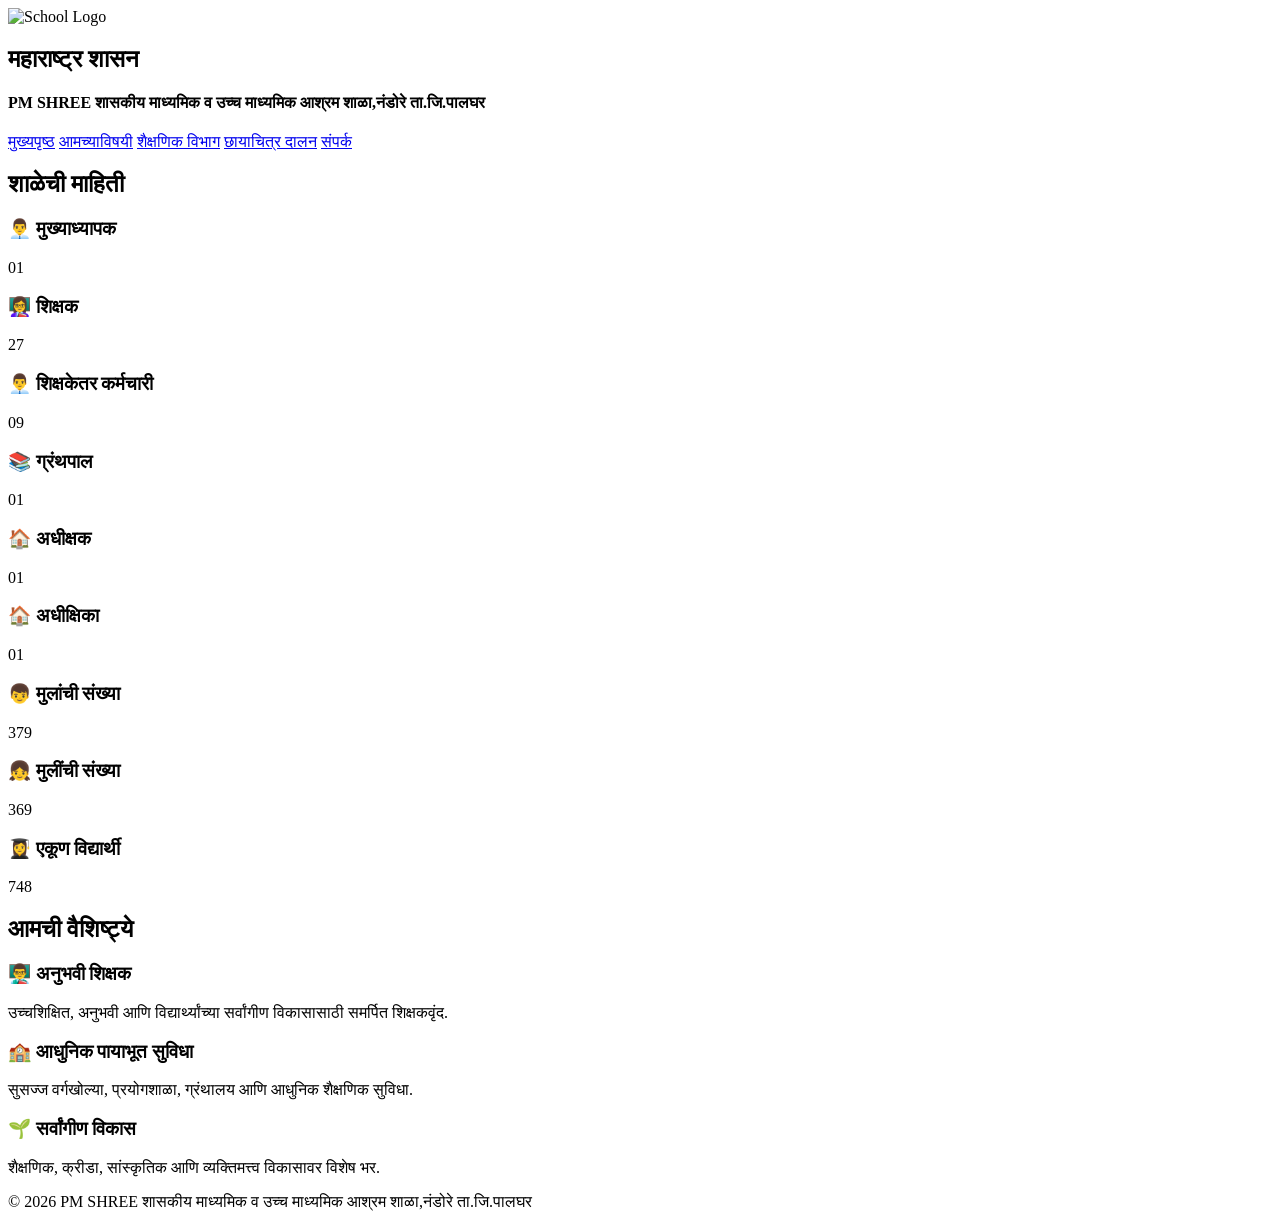
==== about.html @ ee6350f1 "Add files via upload" ====
<!DOCTYPE html>
<html lang="en">
<head>
<meta charset="UTF-8">
<meta name="viewport" content="width=device-width, initial-scale=1.0">

<title>About Us</title>

<link rel="stylesheet" href="css/style.css">

</head>

<body>

<header>

<div class="logo">
    <img src="images/logo.png" alt="School Logo">
   <div class="logo-text">
            <h2>महाराष्ट्र शासन</h2>
                <h4>PM SHREE शासकीय माध्यमिक व उच्च माध्यमिक आश्रम शाळा,नंडोरे ता.जि.पालघर</h4>
        </div>
    
</div>

<nav>

                <a href="index.html">मुख्यपृष्ठ</a>
                <a href="about.html">आमच्याविषयी</a>
                <a href="academics.html">शैक्षणिक विभाग</a>
                <a href="gallary.html">छायाचित्र दालन</a>
                <a href="contact.html">संपर्क</a>

</nav>

</header>

<section class="page-banner">
    <h1>शाळेची माहिती</h1>
    
</section>
<section class="school-info">

    

    <div class="info-container">

        <div class="info-card">
            <h3>👨‍💼 मुख्याध्यापक</h3>
            <p class="number">01</p>
        </div>

        <div class="info-card">
            <h3>👩‍🏫 शिक्षक</h3>
            <p class="number">27</p>
        </div>

        <div class="info-card">
            <h3>👨‍💼 शिक्षकेतर कर्मचारी</h3>
            <p class="number">09</p>
        </div>

        <div class="info-card">
            <h3>📚 ग्रंथपाल</h3>
            <p class="number">01</p>
        </div>

        <div class="info-card">
            <h3>🏠 अधीक्षक</h3>
            <p class="number">01</p>
        </div>

        <div class="info-card">
            <h3>🏠 अधीक्षिका</h3>
            <p class="number">01</p>
        </div>
        <div class="info-card">
            <h3>👦 मुलांची संख्या</h3>
            <p class="number">379</p>
        </div>
        <div class="info-card">
            <h3>👧 मुलींची संख्या</h3>
            <p class="number">369</p>
        </div>
        <div class="info-card">
            <h3>👩‍🎓 एकूण विद्यार्थी</h3>
            <p class="number">748</p>
        </div>

    </div>

</section>



</div><section class="staff">

    <h2>आमची वैशिष्ट्ये</h2>

    <div class="card-container">

        <div class="card">
            <h3>👨‍🏫 अनुभवी शिक्षक</h3>
            <p>
                उच्चशिक्षित, अनुभवी आणि विद्यार्थ्यांच्या सर्वांगीण विकासासाठी समर्पित शिक्षकवृंद.
            </p>
        </div>

        <div class="card">
            <h3>🏫 आधुनिक पायाभूत सुविधा</h3>
            <p>
                सुसज्ज वर्गखोल्या, प्रयोगशाळा, ग्रंथालय आणि आधुनिक शैक्षणिक सुविधा.
            </p>
        </div>

        <div class="card">
            <h3>🌱 सर्वांगीण विकास</h3>
            <p>
                शैक्षणिक, क्रीडा, सांस्कृतिक आणि व्यक्तिमत्त्व विकासावर विशेष भर.
            </p>
        </div>

    </div>

</section>

</section>

<footer>

<p>© 2026 PM SHREE शासकीय माध्यमिक व उच्च माध्यमिक आश्रम शाळा,नंडोरे ता.जि.पालघर </p>

</footer>

</body>
</html>
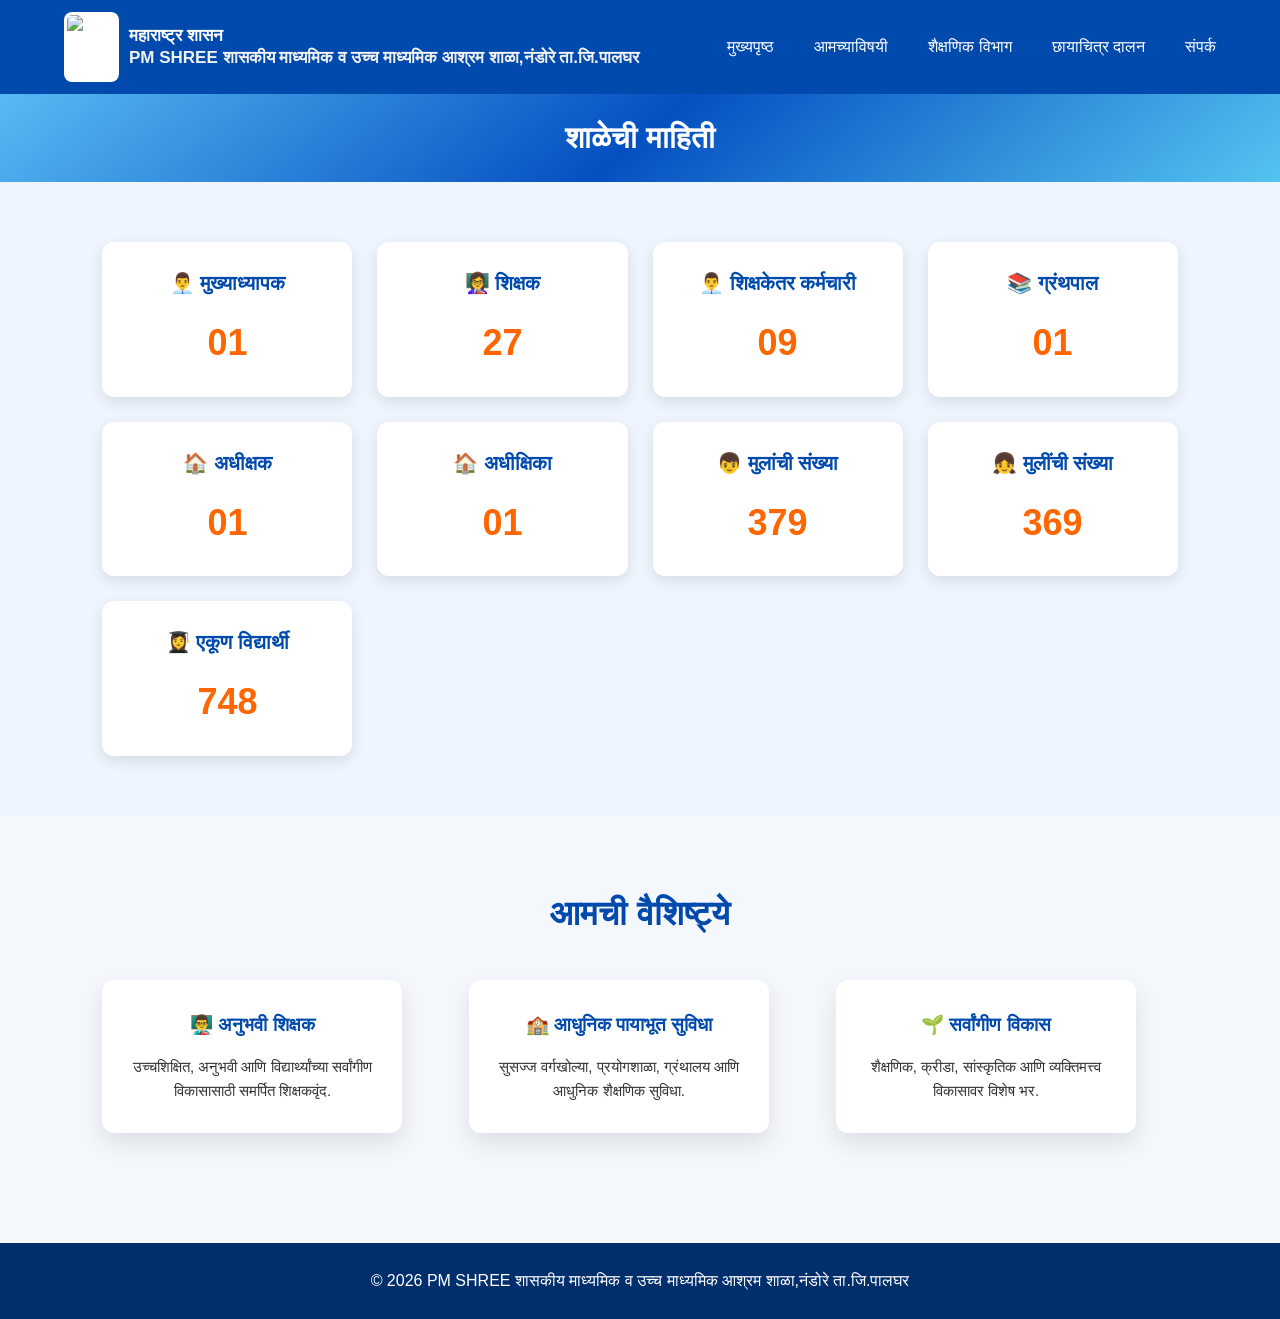
==== commit 5d1e8edf: "Update about.html" ====
--- a/about.html
+++ b/about.html
@@ -6,7 +6,7 @@
 
 <title>About Us</title>
 
-<link rel="stylesheet" href="css/style.css">
+<link rel="stylesheet" href="style.css">
 
 </head>
 
@@ -133,4 +133,4 @@
 </footer>
 
 </body>
-</html>+</html>
--- a/style.css
+++ b/style.css
@@ -0,0 +1,655 @@
+/* =========================
+   Google Font
+========================= */
+@import url('https://fonts.googleapis.com/css2?family=Poppins:wght@300;400;500;600;700&display=swap');
+
+*{
+    margin:0;
+    padding:0;
+    box-sizing:border-box;
+    font-family:'Poppins',sans-serif;
+}
+
+html{
+    scroll-behavior:smooth;
+}
+
+body{
+    background:#f4f7fc;
+    color:#333;
+    line-height:1.6;
+}
+
+/* =========================
+   Header
+========================= */
+
+header{
+    width:100%;
+    background:#004aad;
+    color:#fff;
+    display:flex;
+    justify-content:space-between;
+    align-items:center;
+    flex-wrap:wrap;
+    padding:12px 5%;
+    position:sticky;
+    top:0;
+    z-index:1000;
+}
+
+.logo{
+    display:flex;
+    align-items:center;
+    gap:10px;
+}
+
+.logo img{
+    width:55px;
+    height:70px;
+    object-fit:cover;
+    background:white;
+    padding:3px;
+    border-radius:8px;
+}
+
+.logo-text{
+    display:flex;
+    flex-direction:column;
+}
+
+.logo-text h2{
+    font-size:17px;   /* Change to 16px if you want it smaller */
+    font-weight:600;
+    color:white;
+    margin:0;
+    line-height:1.2;
+}
+
+.logo-text h4{
+    font-size:17px;
+    color:#f1f1f1;
+    margin:2px 0 0;
+    line-height:1.2;
+}
+nav{
+    display:flex;
+    align-items:center;
+    gap:20px;
+    flex-wrap:wrap;
+}
+
+nav a{
+    color:#fff;
+    text-decoration:none;
+    font-weight:500;
+    transition:.3s;
+    margin:0;
+}
+
+nav a:hover{
+    color:#ffd700;
+}
+
+nav a{
+    color:#fff;
+    text-decoration:none;
+    margin-left:20px;
+    font-weight:500;
+    transition:.3s;
+}
+
+nav a:hover{
+    color:#ffd700;
+}
+
+/* =========================
+   Hero Section
+========================= */
+
+.hero{
+      min-height:90vh;
+    background-image:
+        linear-gradient(rgba(0,0,0,0.5), rgba(0,0,0,0.5)),
+        url("../images/sc1.jpeg");
+    background-size:cover;
+    background-position:center;
+    display:flex;
+    justify-content:center;
+    align-items:center;
+    text-align:center;
+    color:white;
+    padding:20px;
+}
+
+.hero-content{
+    max-width:700px;
+}
+
+.hero h1{
+    font-size:55px;
+    margin-bottom:20px;
+}
+
+.hero p{
+    font-size:22px;
+    margin-bottom:30px;
+}
+
+.btn{
+    display:inline-block;
+    padding:14px 35px;
+    background:#ffb703;
+    color:#000;
+    text-decoration:none;
+    font-weight:bold;
+    border-radius:30px;
+    transition:.3s;
+}
+
+.btn:hover{
+    background:#ffd60a;
+    transform:translateY(-3px);
+}
+
+/* =========================
+   Common Sections
+========================= */
+
+section{
+    padding:70px 8%;
+}
+
+section h2{
+    text-align:center;
+    color:#004aad;
+    margin-bottom:25px;
+    font-size:34px;
+}
+
+section p{
+    text-align:center;
+    max-width:900px;
+    margin:auto;
+    font-size:17px;
+}
+
+/* =========================
+   Cards
+========================= */
+
+.card-container{
+    display:grid;
+    grid-template-columns:repeat(auto-fit,minmax(280px,1fr));
+    gap:25px;
+    margin-top:40px;
+}
+
+.card{
+    width:300px;
+    background:#fff;
+    padding:30px;
+    border-radius:12px;
+    box-shadow:0 10px 25px rgba(0,0,0,.1);
+    transition:.3s;
+    text-align:center;
+}
+
+.card:hover{
+    transform:translateY(-10px);
+}
+
+.card h3{
+    color:#004aad;
+    margin-bottom:15px;
+}
+
+.card p{
+    font-size:15px;
+}
+
+/* =========================
+   Notices
+========================= */
+
+.notices{
+    background:#eef5ff;
+}
+
+.notices ul{
+    max-width:700px;
+    margin:30px auto;
+}
+
+.notices li{
+    background:white;
+    margin-bottom:15px;
+    padding:15px 20px;
+    border-left:6px solid #004aad;
+    border-radius:8px;
+    list-style:none;
+    box-shadow:0 3px 8px rgba(0,0,0,.08);
+}
+
+/* =========================
+   About Page Banner
+========================= */
+.page-banner{
+    background:linear-gradient(140deg,#57baf3,#0550c1,#54c4f0);
+    color:white;
+    text-align:center;
+    padding:20px 10px;
+}
+
+.page-banner h1{
+    font-size:30px;
+}
+/* =========================
+   Vision Mission
+========================= */
+
+.vision-mission{
+    display:flex;
+    justify-content:center;
+    gap:25px;
+    flex-wrap:wrap;
+}
+
+/* =========================
+   Principal
+========================= */
+
+.principal{
+    background:#eef5ff;
+}
+
+/* =========================
+   Footer
+========================= */
+
+footer{
+    background:#002f6c;
+    color:white;
+    text-align:center;
+    padding:25px;
+    margin-top:40px;
+}
+
+/* =========================
+   Responsive Design
+========================= */
+
+@media(max-width:768px){
+
+header{
+    flex-direction:column;
+    align-items:center;
+    text-align:center;
+}
+
+.logo{
+    flex-direction:column;
+    gap:8px;
+}
+
+.logo img{
+    width:50px;
+    height:60px;
+}
+
+.logo-text h2{
+    font-size:15px;
+}
+
+.logo-text h4{
+    font-size:12px;
+}
+
+nav{
+    justify-content:center;
+    margin-top:15px;
+    gap:10px;
+}
+
+nav a{
+    font-size:14px;
+}
+
+.hero{
+    min-height:70vh;
+}
+
+.hero h1{
+    font-size:30px;
+}
+
+.hero p{
+    font-size:16px;
+}
+
+.btn{
+    padding:10px 22px;
+    font-size:15px;
+}
+
+section{
+    padding:40px 20px;
+}
+
+section h2{
+    font-size:28px;
+}
+
+.page-banner h1{
+    font-size:30px;
+}
+
+.card{
+    width:100%;
+}
+}
+.contact-persons{
+    display:flex;
+    justify-content:center;
+    align-items:center;
+    margin-top:30px;
+}
+
+.person-card{
+    width:350px;          /* Fixed width */
+    background:#f8f9fa;
+    padding:20px;
+    border-radius:10px;
+    border-left:5px solid #004aad;
+    box-shadow:0 3px 10px rgba(0,0,0,0.1);
+}
+.person-card h3{
+    color:#004aad;
+    margin-bottom:15px;
+}
+
+.person-card p{
+    margin:10px 0;
+    text-align:left;
+}
+/* =========================
+      Social Media
+========================= */
+
+.social-links{
+    display:flex;
+    justify-content:center;
+    align-items:center;
+    gap:15px;
+    margin-top:20px;
+}
+
+.social-links a{
+    display:flex;
+    align-items:center;
+    justify-content:center;
+    gap:8px;
+
+    width:170px;      /* Box width */
+    height:45px;      /* Box height */
+
+    text-decoration:none;
+    color:#333;
+    background:#fff;
+    border:1px solid #ddd;
+    border-radius:8px;
+    transition:0.3s;
+    font-size:16px;
+    font-weight:500;
+}
+
+.social-links a:hover{
+    background:#eef5ff;
+    border-color:#004aad;
+}
+
+.social-links .fa-facebook-f{
+    color:#1877F2;
+    font-size:20px;
+}
+
+.social-links .fa-youtube{
+    color:#FF0000;
+    font-size:20px;
+}
+.social-links .fa-instagram{
+    color:#E1306C;
+    font-size:20px;
+}
+/* =========================
+   Gallery
+========================= */
+
+.gallery{
+    display:grid;
+    grid-template-columns:repeat(auto-fit, minmax(220px, 1fr));
+    gap:20px;
+    padding:50px 8%;
+}
+
+.gallery-item{
+    overflow:hidden;
+    border-radius:10px;
+    box-shadow:0 5px 15px rgba(0,0,0,0.15);
+}
+
+.gallery-item img{
+    width:100%;
+    height:180px;      /* Decrease image height */
+    object-fit:cover;
+    display:block;
+    transition:0.4s;
+}
+
+.gallery-item img:hover{
+    transform:scale(1.08);
+}
+/* =========================
+   Hero Logo
+========================= */
+
+
+
+.hero-title{
+    display:flex;
+    justify-content:center;
+    align-items:center;
+    gap:20px;
+    flex-wrap:wrap;
+}
+
+.hero-logo{
+    width:140px;
+    height:100px;
+    object-fit:contain;
+    background:white;
+    padding:4px;
+    border-radius:10px;
+}
+
+.hero-title h1{
+    margin:0;
+    font-size:45px;
+    color:white;
+}
+/* =========================
+   School Information
+========================= */
+
+.school-info{
+    padding:60px 8%;
+    background:#eef5ff;
+}
+
+.school-info h2{
+    text-align:center;
+    color:#004aad;
+    margin-bottom:40px;
+    font-size:34px;
+}
+
+.info-container{
+    display:grid;
+    grid-template-columns:repeat(auto-fit,minmax(220px,1fr));
+    gap:25px;
+}
+
+.info-card{
+    background:#fff;
+    padding:25px;
+    border-radius:12px;
+    text-align:center;
+    box-shadow:0 5px 15px rgba(0,0,0,0.1);
+    transition:.3s;
+}
+
+.info-card:hover{
+    transform:translateY(-8px);
+}
+
+.info-card h3{
+    color:#004aad;
+    font-size:20px;
+    margin-bottom:15px;
+}
+
+.number{
+    font-size:36px;
+    font-weight:bold;
+    color:#ff6600;
+}
+.logo-circle{
+    width:80px;
+    height:80px;
+    border-radius:50%;
+    background:#fff;
+    display:flex;
+    justify-content:center;
+    align-items:center;
+    overflow:hidden;
+    border:3px solid #fff;
+    box-shadow:0 4px 10px rgba(0,0,0,.2);
+}
+
+.logo-circle img{
+    width:70%;
+    height:70%;
+    object-fit:contain;
+}
+/* =========================
+   School Facilities
+========================= */
+
+.facilities{
+    padding:60px 6%;
+    background:#f8fbff;
+}
+
+.facilities h2{
+    text-align:center;
+    color:#004aad;
+    margin-bottom:40px;
+    font-size:34px;
+}
+
+.facility-container{
+    display:grid;
+    grid-template-columns:repeat(auto-fit,minmax(220px,1fr));
+    gap:20px;
+}
+
+.facility-card{
+    background:#fff;
+    border-radius:12px;
+    padding:15px 12px;  
+    text-align:center;
+    box-shadow:0 5px 12px rgba(0,0,0,.10);
+    transition:0.3s;
+    border-top:5px solid #004aad;
+}
+
+.facility-card:hover{
+    transform:translateY(-6px);
+    box-shadow:0 10px 20px rgba(0,0,0,.15);
+}
+
+.facility-card .icon{
+     font-size:35px;
+    margin-bottom:12px;
+}
+
+.facility-card h3{
+    color:#004aad;
+    font-size:16px;  
+    margin-bottom:10px;
+}
+
+.facility-card p{
+    font-size:14px;
+    color:#555;
+    line-height:1.5;
+}
+/* =========================
+   School Timing
+========================= */
+
+.school-timing{
+    padding:60px 8%;
+    background:#eef5ff;
+}
+
+.school-timing h2{
+    text-align:center;
+    color:#004aad;
+    margin-bottom:35px;
+    font-size:34px;
+}
+
+.timing-container{
+    display:flex;
+    justify-content:center;
+    gap:30px;
+    flex-wrap:wrap;
+}
+
+.timing-card{
+    width:280px;
+    background:#fff;
+    border-radius:15px;
+    padding:25px;
+    text-align:center;
+    box-shadow:0 6px 18px rgba(0,0,0,0.12);
+    border-top:5px solid #004aad;
+    transition:0.3s;
+}
+
+.timing-card:hover{
+    transform:translateY(-8px);
+}
+
+.timing-card .icon{
+    font-size:45px;
+    margin-bottom:15px;
+}
+
+.timing-card h3{
+    color:#004aad;
+    margin-bottom:15px;
+}
+
+.timing-card p{
+    font-size:22px;
+    font-weight:bold;
+    color:#333;
+    margin:8px 0;
+}
+
+.timing-card span{
+    color:#666;
+    font-size:16px;
+}
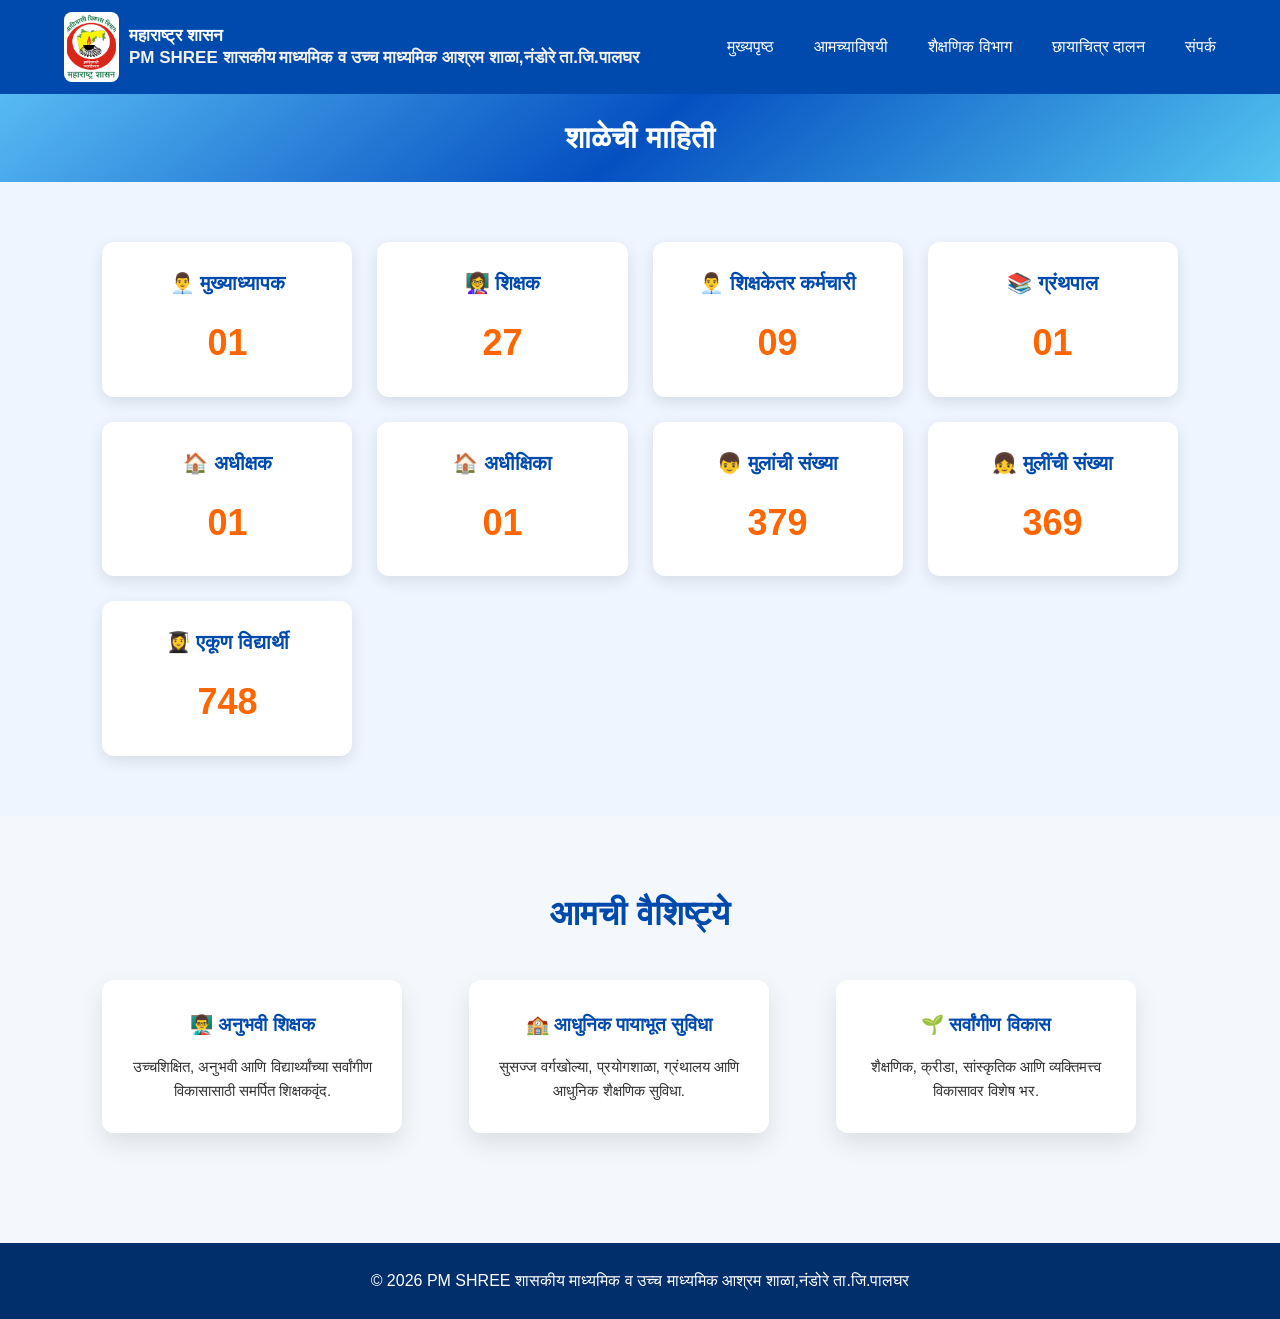
==== commit 8b987e4f: "Update about.html" ====
--- a/about.html
+++ b/about.html
@@ -6,7 +6,7 @@
 
 <title>About Us</title>
 
-<link rel="stylesheet" href="style.css">
+<link rel="stylesheet" href="css/style.css">
 
 </head>
 
--- a/css/style.css
+++ b/css/style.css
@@ -0,0 +1,655 @@
+/* =========================
+   Google Font
+========================= */
+@import url('https://fonts.googleapis.com/css2?family=Poppins:wght@300;400;500;600;700&display=swap');
+
+*{
+    margin:0;
+    padding:0;
+    box-sizing:border-box;
+    font-family:'Poppins',sans-serif;
+}
+
+html{
+    scroll-behavior:smooth;
+}
+
+body{
+    background:#f4f7fc;
+    color:#333;
+    line-height:1.6;
+}
+
+/* =========================
+   Header
+========================= */
+
+header{
+    width:100%;
+    background:#004aad;
+    color:#fff;
+    display:flex;
+    justify-content:space-between;
+    align-items:center;
+    flex-wrap:wrap;
+    padding:12px 5%;
+    position:sticky;
+    top:0;
+    z-index:1000;
+}
+
+.logo{
+    display:flex;
+    align-items:center;
+    gap:10px;
+}
+
+.logo img{
+    width:55px;
+    height:70px;
+    object-fit:cover;
+    background:white;
+    padding:3px;
+    border-radius:8px;
+}
+
+.logo-text{
+    display:flex;
+    flex-direction:column;
+}
+
+.logo-text h2{
+    font-size:17px;   /* Change to 16px if you want it smaller */
+    font-weight:600;
+    color:white;
+    margin:0;
+    line-height:1.2;
+}
+
+.logo-text h4{
+    font-size:17px;
+    color:#f1f1f1;
+    margin:2px 0 0;
+    line-height:1.2;
+}
+nav{
+    display:flex;
+    align-items:center;
+    gap:20px;
+    flex-wrap:wrap;
+}
+
+nav a{
+    color:#fff;
+    text-decoration:none;
+    font-weight:500;
+    transition:.3s;
+    margin:0;
+}
+
+nav a:hover{
+    color:#ffd700;
+}
+
+nav a{
+    color:#fff;
+    text-decoration:none;
+    margin-left:20px;
+    font-weight:500;
+    transition:.3s;
+}
+
+nav a:hover{
+    color:#ffd700;
+}
+
+/* =========================
+   Hero Section
+========================= */
+
+.hero{
+      min-height:90vh;
+    background-image:
+        linear-gradient(rgba(0,0,0,0.5), rgba(0,0,0,0.5)),
+        url("../images/sc1.jpeg");
+    background-size:cover;
+    background-position:center;
+    display:flex;
+    justify-content:center;
+    align-items:center;
+    text-align:center;
+    color:white;
+    padding:20px;
+}
+
+.hero-content{
+    max-width:700px;
+}
+
+.hero h1{
+    font-size:55px;
+    margin-bottom:20px;
+}
+
+.hero p{
+    font-size:22px;
+    margin-bottom:30px;
+}
+
+.btn{
+    display:inline-block;
+    padding:14px 35px;
+    background:#ffb703;
+    color:#000;
+    text-decoration:none;
+    font-weight:bold;
+    border-radius:30px;
+    transition:.3s;
+}
+
+.btn:hover{
+    background:#ffd60a;
+    transform:translateY(-3px);
+}
+
+/* =========================
+   Common Sections
+========================= */
+
+section{
+    padding:70px 8%;
+}
+
+section h2{
+    text-align:center;
+    color:#004aad;
+    margin-bottom:25px;
+    font-size:34px;
+}
+
+section p{
+    text-align:center;
+    max-width:900px;
+    margin:auto;
+    font-size:17px;
+}
+
+/* =========================
+   Cards
+========================= */
+
+.card-container{
+    display:grid;
+    grid-template-columns:repeat(auto-fit,minmax(280px,1fr));
+    gap:25px;
+    margin-top:40px;
+}
+
+.card{
+    width:300px;
+    background:#fff;
+    padding:30px;
+    border-radius:12px;
+    box-shadow:0 10px 25px rgba(0,0,0,.1);
+    transition:.3s;
+    text-align:center;
+}
+
+.card:hover{
+    transform:translateY(-10px);
+}
+
+.card h3{
+    color:#004aad;
+    margin-bottom:15px;
+}
+
+.card p{
+    font-size:15px;
+}
+
+/* =========================
+   Notices
+========================= */
+
+.notices{
+    background:#eef5ff;
+}
+
+.notices ul{
+    max-width:700px;
+    margin:30px auto;
+}
+
+.notices li{
+    background:white;
+    margin-bottom:15px;
+    padding:15px 20px;
+    border-left:6px solid #004aad;
+    border-radius:8px;
+    list-style:none;
+    box-shadow:0 3px 8px rgba(0,0,0,.08);
+}
+
+/* =========================
+   About Page Banner
+========================= */
+.page-banner{
+    background:linear-gradient(140deg,#57baf3,#0550c1,#54c4f0);
+    color:white;
+    text-align:center;
+    padding:20px 10px;
+}
+
+.page-banner h1{
+    font-size:30px;
+}
+/* =========================
+   Vision Mission
+========================= */
+
+.vision-mission{
+    display:flex;
+    justify-content:center;
+    gap:25px;
+    flex-wrap:wrap;
+}
+
+/* =========================
+   Principal
+========================= */
+
+.principal{
+    background:#eef5ff;
+}
+
+/* =========================
+   Footer
+========================= */
+
+footer{
+    background:#002f6c;
+    color:white;
+    text-align:center;
+    padding:25px;
+    margin-top:40px;
+}
+
+/* =========================
+   Responsive Design
+========================= */
+
+@media(max-width:768px){
+
+header{
+    flex-direction:column;
+    align-items:center;
+    text-align:center;
+}
+
+.logo{
+    flex-direction:column;
+    gap:8px;
+}
+
+.logo img{
+    width:50px;
+    height:60px;
+}
+
+.logo-text h2{
+    font-size:15px;
+}
+
+.logo-text h4{
+    font-size:12px;
+}
+
+nav{
+    justify-content:center;
+    margin-top:15px;
+    gap:10px;
+}
+
+nav a{
+    font-size:14px;
+}
+
+.hero{
+    min-height:70vh;
+}
+
+.hero h1{
+    font-size:30px;
+}
+
+.hero p{
+    font-size:16px;
+}
+
+.btn{
+    padding:10px 22px;
+    font-size:15px;
+}
+
+section{
+    padding:40px 20px;
+}
+
+section h2{
+    font-size:28px;
+}
+
+.page-banner h1{
+    font-size:30px;
+}
+
+.card{
+    width:100%;
+}
+}
+.contact-persons{
+    display:flex;
+    justify-content:center;
+    align-items:center;
+    margin-top:30px;
+}
+
+.person-card{
+    width:350px;          /* Fixed width */
+    background:#f8f9fa;
+    padding:20px;
+    border-radius:10px;
+    border-left:5px solid #004aad;
+    box-shadow:0 3px 10px rgba(0,0,0,0.1);
+}
+.person-card h3{
+    color:#004aad;
+    margin-bottom:15px;
+}
+
+.person-card p{
+    margin:10px 0;
+    text-align:left;
+}
+/* =========================
+      Social Media
+========================= */
+
+.social-links{
+    display:flex;
+    justify-content:center;
+    align-items:center;
+    gap:15px;
+    margin-top:20px;
+}
+
+.social-links a{
+    display:flex;
+    align-items:center;
+    justify-content:center;
+    gap:8px;
+
+    width:170px;      /* Box width */
+    height:45px;      /* Box height */
+
+    text-decoration:none;
+    color:#333;
+    background:#fff;
+    border:1px solid #ddd;
+    border-radius:8px;
+    transition:0.3s;
+    font-size:16px;
+    font-weight:500;
+}
+
+.social-links a:hover{
+    background:#eef5ff;
+    border-color:#004aad;
+}
+
+.social-links .fa-facebook-f{
+    color:#1877F2;
+    font-size:20px;
+}
+
+.social-links .fa-youtube{
+    color:#FF0000;
+    font-size:20px;
+}
+.social-links .fa-instagram{
+    color:#E1306C;
+    font-size:20px;
+}
+/* =========================
+   Gallery
+========================= */
+
+.gallery{
+    display:grid;
+    grid-template-columns:repeat(auto-fit, minmax(220px, 1fr));
+    gap:20px;
+    padding:50px 8%;
+}
+
+.gallery-item{
+    overflow:hidden;
+    border-radius:10px;
+    box-shadow:0 5px 15px rgba(0,0,0,0.15);
+}
+
+.gallery-item img{
+    width:100%;
+    height:180px;      /* Decrease image height */
+    object-fit:cover;
+    display:block;
+    transition:0.4s;
+}
+
+.gallery-item img:hover{
+    transform:scale(1.08);
+}
+/* =========================
+   Hero Logo
+========================= */
+
+
+
+.hero-title{
+    display:flex;
+    justify-content:center;
+    align-items:center;
+    gap:20px;
+    flex-wrap:wrap;
+}
+
+.hero-logo{
+    width:140px;
+    height:100px;
+    object-fit:contain;
+    background:white;
+    padding:4px;
+    border-radius:10px;
+}
+
+.hero-title h1{
+    margin:0;
+    font-size:45px;
+    color:white;
+}
+/* =========================
+   School Information
+========================= */
+
+.school-info{
+    padding:60px 8%;
+    background:#eef5ff;
+}
+
+.school-info h2{
+    text-align:center;
+    color:#004aad;
+    margin-bottom:40px;
+    font-size:34px;
+}
+
+.info-container{
+    display:grid;
+    grid-template-columns:repeat(auto-fit,minmax(220px,1fr));
+    gap:25px;
+}
+
+.info-card{
+    background:#fff;
+    padding:25px;
+    border-radius:12px;
+    text-align:center;
+    box-shadow:0 5px 15px rgba(0,0,0,0.1);
+    transition:.3s;
+}
+
+.info-card:hover{
+    transform:translateY(-8px);
+}
+
+.info-card h3{
+    color:#004aad;
+    font-size:20px;
+    margin-bottom:15px;
+}
+
+.number{
+    font-size:36px;
+    font-weight:bold;
+    color:#ff6600;
+}
+.logo-circle{
+    width:80px;
+    height:80px;
+    border-radius:50%;
+    background:#fff;
+    display:flex;
+    justify-content:center;
+    align-items:center;
+    overflow:hidden;
+    border:3px solid #fff;
+    box-shadow:0 4px 10px rgba(0,0,0,.2);
+}
+
+.logo-circle img{
+    width:70%;
+    height:70%;
+    object-fit:contain;
+}
+/* =========================
+   School Facilities
+========================= */
+
+.facilities{
+    padding:60px 6%;
+    background:#f8fbff;
+}
+
+.facilities h2{
+    text-align:center;
+    color:#004aad;
+    margin-bottom:40px;
+    font-size:34px;
+}
+
+.facility-container{
+    display:grid;
+    grid-template-columns:repeat(auto-fit,minmax(220px,1fr));
+    gap:20px;
+}
+
+.facility-card{
+    background:#fff;
+    border-radius:12px;
+    padding:15px 12px;  
+    text-align:center;
+    box-shadow:0 5px 12px rgba(0,0,0,.10);
+    transition:0.3s;
+    border-top:5px solid #004aad;
+}
+
+.facility-card:hover{
+    transform:translateY(-6px);
+    box-shadow:0 10px 20px rgba(0,0,0,.15);
+}
+
+.facility-card .icon{
+     font-size:35px;
+    margin-bottom:12px;
+}
+
+.facility-card h3{
+    color:#004aad;
+    font-size:16px;  
+    margin-bottom:10px;
+}
+
+.facility-card p{
+    font-size:14px;
+    color:#555;
+    line-height:1.5;
+}
+/* =========================
+   School Timing
+========================= */
+
+.school-timing{
+    padding:60px 8%;
+    background:#eef5ff;
+}
+
+.school-timing h2{
+    text-align:center;
+    color:#004aad;
+    margin-bottom:35px;
+    font-size:34px;
+}
+
+.timing-container{
+    display:flex;
+    justify-content:center;
+    gap:30px;
+    flex-wrap:wrap;
+}
+
+.timing-card{
+    width:280px;
+    background:#fff;
+    border-radius:15px;
+    padding:25px;
+    text-align:center;
+    box-shadow:0 6px 18px rgba(0,0,0,0.12);
+    border-top:5px solid #004aad;
+    transition:0.3s;
+}
+
+.timing-card:hover{
+    transform:translateY(-8px);
+}
+
+.timing-card .icon{
+    font-size:45px;
+    margin-bottom:15px;
+}
+
+.timing-card h3{
+    color:#004aad;
+    margin-bottom:15px;
+}
+
+.timing-card p{
+    font-size:22px;
+    font-weight:bold;
+    color:#333;
+    margin:8px 0;
+}
+
+.timing-card span{
+    color:#666;
+    font-size:16px;
+}
